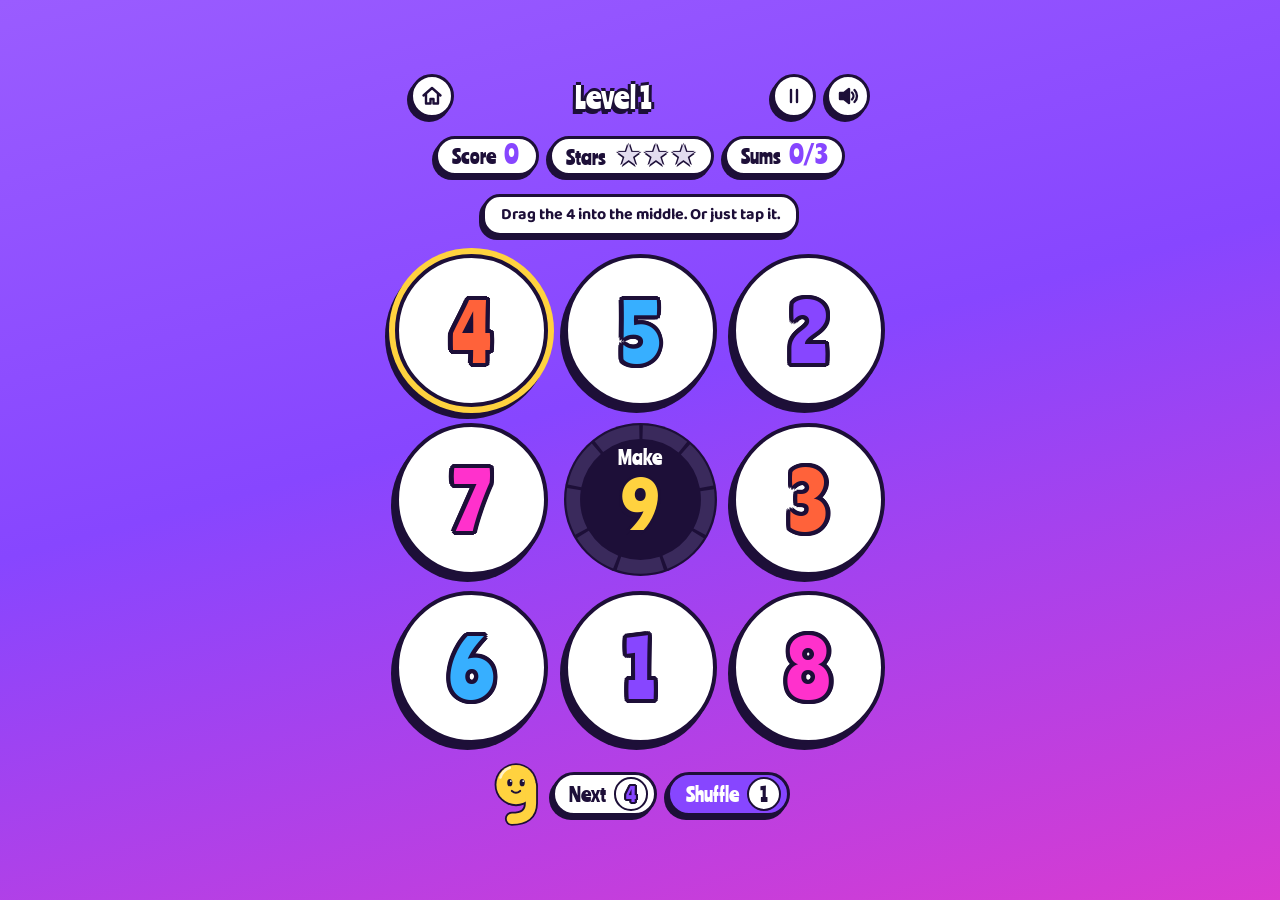
==== index.html @ 69caca66 "Match the result buttons, and a back arrow to the map in the journey Result sheet: the two choices t" ====
<!DOCTYPE html>
<html lang="en">
<head>
    <meta charset="UTF-8">
    <meta name="viewport" content="width=device-width, initial-scale=1.0">
    <title>Plus 9</title>
    <meta name="description" content="A quick number puzzle: drag tiles into the middle to make the target exactly. A journey of levels, a daily challenge, classic and 60-second modes.">
    <meta name="theme-color" content="#8746ff">
    <!-- the self-hosted copy is only a review build; portals ask for web exclusivity (tools/build.js drops this) -->
    <meta name="robots" content="noindex">
    <link rel="icon" href="icon.svg" type="image/svg+xml">
    <link rel="apple-touch-icon" href="apple-touch-icon.png">
    <!-- link previews (WhatsApp, Telegram, Facebook, Discord, X…); they need absolute URLs.
         tools/build.js drops this block from portal builds, which have their own game page. -->
    <!-- share-meta -->
    <meta property="og:type" content="website">
    <meta property="og:site_name" content="Plus 9">
    <meta property="og:title" content="Plus 9: a number puzzle with a lot of charm">
    <meta property="og:description" content="Drag tiles into the ring to make the number exactly. Chain tiles, combo colors and travel eight worlds with Nine. Free in your browser.">
    <meta property="og:url" content="https://kenserikawa.github.io/plus9/">
    <meta property="og:image" content="https://kenserikawa.github.io/plus9/og-image.jpeg">
    <meta property="og:image:type" content="image/jpeg">
    <meta property="og:image:width" content="1200">
    <meta property="og:image:height" content="630">
    <meta property="og:image:alt" content="Plus 9: Nine the gold number mascot next to a board of colorful number tiles">
    <meta name="twitter:card" content="summary_large_image">
    <meta name="twitter:title" content="Plus 9: a number puzzle with a lot of charm">
    <meta name="twitter:description" content="Make the number exactly. Chain tiles, combo colors, travel eight worlds with Nine.">
    <meta name="twitter:image" content="https://kenserikawa.github.io/plus9/og-image.jpeg">
    <!-- /share-meta -->
    <link rel="stylesheet" href="styles.css">
</head>
<body data-theme="grape">
    <!-- reusable icons -->
    <svg width="0" height="0" style="position:absolute" aria-hidden="true">
        <symbol id="i-sound-on" viewBox="0 0 24 24">
            <path d="M4 9h4l5-4v14l-5-4H4z" fill="#1d0f38" />
            <path d="M16 8.5a5 5 0 0 1 0 7M18.5 6a8.5 8.5 0 0 1 0 12" />
        </symbol>
        <symbol id="i-sound-off" viewBox="0 0 24 24">
            <path d="M4 9h4l5-4v14l-5-4H4z" fill="#1d0f38" />
            <path d="M16 9l6 6M22 9l-6 6" stroke="#ff3b3b" />
        </symbol>
        <symbol id="i-home" viewBox="0 0 24 24"><path d="M3.5 11.5 12 4l8.5 7.5M6 10v9.5h4.5V15h3v4.5H18V10" /></symbol>
        <symbol id="i-back" viewBox="0 0 24 24"><path d="M10.5 5 3.5 12l7 7M4 12h16.5" /></symbol>
        <symbol id="i-pause" viewBox="0 0 24 24"><path d="M9 6v12M15 6v12" /></symbol>
        <symbol id="i-gear" viewBox="0 0 24 24"><path fill="#1d0f38" fill-rule="evenodd" stroke-width="1.4" d="M19.07 9.81 L22.00 9.97 L22.00 14.03 L19.07 14.19 L18.55 15.45 L20.50 17.64 L17.64 20.50 L15.45 18.55 L14.19 19.07 L14.03 22.00 L9.97 22.00 L9.81 19.07 L8.55 18.55 L6.36 20.50 L3.50 17.64 L5.45 15.45 L4.93 14.19 L2.00 14.03 L2.00 9.97 L4.93 9.81 L5.45 8.55 L3.50 6.36 L6.36 3.50 L8.55 5.45 L9.81 4.93 L9.97 2.00 L14.03 2.00 L14.19 4.93 L15.45 5.45 L17.64 3.50 L20.50 6.36 L18.55 8.55Z M15.30 12a3.3 3.3 0 1 0 -6.60 0a3.3 3.3 0 1 0 6.60 0Z" /></symbol>
        <symbol id="i-lock" viewBox="0 0 24 24"><path d="M7 11V8a5 5 0 0 1 10 0v3M5.5 11h13v9h-13z" /></symbol>
        <!-- a shape per tile color (app.js COLOR_IDS), so combos show without telling colors apart -->
        <symbol id="mark-orange" viewBox="0 0 24 24"><path d="M12 3 21.5 19.5h-19z" /></symbol>
        <symbol id="mark-blue" viewBox="0 0 24 24"><circle cx="12" cy="12" r="8.5" /></symbol>
        <symbol id="mark-purple" viewBox="0 0 24 24"><rect x="4" y="4" width="16" height="16" rx="1.5" /></symbol>
        <symbol id="mark-pink" viewBox="0 0 24 24"><path d="M12 2 22 12 12 22 2 12z" /></symbol>
    </svg>

    <!-- ===== Home ===== -->
    <main class="screen home" id="home" hidden>
        <header class="home-top">
            <button class="icon-btn help-btn" type="button" aria-label="How to play" data-i18n-aria="nav.help" aria-keyshortcuts="H">?</button>
            <h1 class="title outline" aria-label="Plus 9" tabindex="-1"><span aria-hidden="true">Plus</span><button class="nine-poke" type="button" aria-label="Poke Nine" data-i18n-aria="nine.poke"><span class="mascot mascot-title" aria-hidden="true"></span></button></h1>
            <button class="icon-btn settings-btn" type="button" aria-label="Settings" data-i18n-aria="nav.settings">
                <svg><use href="#i-gear" /></svg>
            </button>
        </header>

        <button class="journey-card" id="go-journey" type="button">
            <span class="card-title outline" data-i18n="mode.journey">Journey</span>
            <span class="card-sub" id="journey-sub">Level 1</span>
            <span class="card-stars"><span aria-hidden="true">★</span> <span id="star-total">0</span></span>
        </button>

        <div class="mode-cards">
            <button class="mode-card" type="button" data-start="daily">
                <span class="mode-name" data-i18n="mode.daily">Daily</span>
                <span class="mode-info" id="info-daily"></span>
            </button>
            <button class="mode-card" type="button" data-start="classic">
                <span class="mode-name" data-i18n="mode.classic">Classic</span>
                <span class="mode-info" id="info-classic"></span>
            </button>
            <button class="mode-card" type="button" data-start="timed">
                <span class="mode-name" data-i18n="mode.timed">60 seconds</span>
                <span class="mode-info" id="info-timed"></span>
            </button>
        </div>

        <section class="panel missions" aria-labelledby="missions-title">
            <h2 class="panel-title" id="missions-title" data-i18n="home.missions">Today's missions</h2>
            <ul class="mission-list" id="missions"></ul>
        </section>

        <button class="customize-card" id="go-style" type="button">
            <span class="mascot mascot-card" aria-hidden="true"></span>
            <span class="customize-text">
                <span class="customize-title" data-i18n="style.title">Customize</span>
                <span class="customize-sub" data-i18n="style.sub">Themes and outfits for Nine</span>
            </span>
            <span class="theme-swatch customize-swatch" aria-hidden="true"></span>
        </button>
    </main>

    <!-- ===== Journey map ===== -->
    <main class="screen map" id="map" hidden>
        <header class="bar">
            <button class="icon-btn home-btn" type="button" aria-label="Home" data-i18n-aria="nav.home">
                <svg><use href="#i-home" /></svg>
            </button>
            <h1 class="bar-title outline" data-i18n="mode.journey" tabindex="-1">Journey</h1>
            <p class="stars-pill"><span aria-hidden="true">★</span> <span id="map-stars">0</span></p>
        </header>
        <ol class="route scroll" id="route"></ol>
    </main>

    <!-- ===== Game ===== -->
    <main class="screen game" id="game" hidden>
        <header class="bar game-bar">
            <!-- home, or back to the map in the journey (app.js renderBackButton sets icon and label) -->
            <button class="icon-btn home-btn" id="game-home" type="button" aria-label="Home">
                <svg><use href="#i-home" /></svg>
            </button>
            <h1 class="bar-title outline" id="game-title" tabindex="-1">Classic</h1>
            <button class="icon-btn pause-btn" type="button" aria-label="Pause" data-i18n-aria="nav.pause" aria-keyshortcuts="Escape">
                <svg><use href="#i-pause" /></svg>
            </button>
            <button class="icon-btn sound-btn" type="button" aria-label="Sound" aria-pressed="true" aria-keyshortcuts="M">
                <svg><use href="#i-sound-on" /></svg>
            </button>
        </header>

        <div class="hud">
            <p class="hud-item"><span class="hud-label" data-i18n="hud.score">Score</span> <span id="score" class="hud-value">0</span></p>
            <p class="hud-item"><span class="hud-label" id="hud2-label">Level</span> <span id="hud2" class="hud-value">1</span></p>
            <p class="hud-item"><span class="hud-label" id="hud3-label">Best</span> <span id="hud3" class="hud-value">0</span></p>
        </div>

        <p class="coach" id="coach" role="status" hidden></p>

        <!-- 3x3 board: 8 tiles around the well. Tiles are rendered by app.js -->
        <div class="board" id="board">
            <div class="well" id="well" aria-live="polite">
                <svg class="ring" viewBox="0 0 100 100" aria-hidden="true" id="ring"></svg>
                <span class="well-sum outline" id="sum"></span>
                <span class="well-label" id="need">Make</span>
            </div>

            <div class="levelup" id="levelup" role="status" hidden>
                <p class="levelup-title outline" id="lu-title">Level 2</p>
                <p class="levelup-target">
                    <span class="lu-old" id="lu-old">9</span>
                    <span class="lu-arrow" aria-label="becomes">→</span>
                    <span class="lu-new" id="lu-new">10</span>
                </p>
                <p class="levelup-note" id="lu-note">New target. +1 free shuffle</p>
            </div>
        </div>

        <div class="actions">
            <span class="mascot mascot-game" aria-hidden="true"></span>
            <p class="next"><span data-i18n="act.next">Next</span> <span class="next-tile" id="next" aria-live="polite"></span><span class="next-queue" id="queue" role="img" hidden></span></p>
            <p class="clock" id="clock" hidden><span id="clock-time">1:00</span></p>
            <button class="shuffle" id="shuffle" type="button" aria-keyshortcuts="S">
                <span data-i18n="act.shuffle">Shuffle</span> <span class="shuffle-badge" id="shuffle-badge">1</span>
            </button>
            <button class="bank" id="bank" type="button" aria-keyshortcuts="B" hidden>
                <span id="bank-label">Bank</span> <span class="bank-badge" id="bank-badge">0</span>
            </button>
            <button class="reward" id="reward" type="button" hidden aria-label="Watch an ad for a free shuffle" data-i18n-aria="aria.reward">
                <span aria-hidden="true">🎬</span> <span data-i18n="act.freeShuffle">Free shuffle</span>
            </button>
            <!-- Classic only: the streak multiplier and the pot to cash in (a row of its own in portrait) -->
            <div class="streak" id="streak" hidden>
                <p class="pot" id="pot"><span data-i18n="pot.label">Streak</span> <span class="pot-mult" id="pot-mult">×1</span> <span class="pot-pips" id="pot-pips" aria-hidden="true"></span></p>
                <button class="cash" id="cash" type="button" aria-keyshortcuts="C" disabled>
                    <span data-i18n="act.cash">Cash in</span> <span class="cash-badge" id="cash-badge">0</span>
                </button>
            </div>
        </div>
    </main>

    <p class="toast" id="toast" role="status" hidden></p>

    <!-- ===== Dialogs ===== -->
    <dialog class="sheet over" id="over" aria-labelledby="over-title" aria-describedby="over-reason">
        <h2 class="sheet-title over-title outline" id="over-title">Game over</h2>
        <p class="result-stars" id="over-stars" hidden></p>
        <p class="over-reason" id="over-reason"></p>
        <p class="over-score"><span data-i18n="hud.score">Score</span> <strong id="over-score">0</strong></p>
        <p class="over-stats" id="over-stats"></p>
        <div class="over-prize" id="over-prize" hidden>
            <span class="mascot mascot-prize" aria-hidden="true"></span>
            <p class="over-prize-text" id="over-prize-text"></p>
        </div>
        <div class="compare" id="over-compare" hidden>
            <span class="compare-bar"><span class="compare-fill" id="compare-fill"></span></span>
            <span class="compare-text" id="compare-text"></span>
        </div>
        <div class="daily-result" id="daily-result" hidden>
            <p class="daily-grid" id="daily-grid"></p>
            <p class="daily-par" id="daily-par"></p>
            <p class="daily-streak" id="daily-streak"></p>
            <p class="daily-next" id="daily-next"></p>
            <button class="btn btn-share" id="share" type="button" data-i18n="share.btn">Share result</button>
        </div>
        <div class="sheet-actions">
            <button class="btn" id="again" type="button" autofocus>Play again</button>
            <button class="btn btn-quiet" id="over-secondary" type="button">Home</button>
        </div>
        <!-- 🎬 on a row of its own, after the standard choices and smaller than them (Poki) -->
        <button class="reward" id="over-reward" type="button" hidden>
            <span aria-hidden="true">🎬</span> <span id="over-reward-label">Take it back</span>
        </button>
    </dialog>


    <dialog class="sheet style" id="style" aria-labelledby="style-title">
        <h2 class="sheet-title outline" id="style-title" data-i18n="style.title">Customize</h2>
        <button class="nine-poke nine-poke-style" type="button" aria-label="Poke Nine" data-i18n-aria="nine.poke"><span class="mascot mascot-style" aria-hidden="true"></span></button>
        <h3 class="sheet-subtitle" data-i18n="style.wardrobe">Nine's wardrobe</h3>
        <div class="wardrobe" id="wardrobe"></div>
        <h3 class="sheet-subtitle" data-i18n="style.themes">Themes</h3>
        <div class="theme-list" id="themes"></div>
        <div class="sheet-actions">
            <button class="btn" id="style-close" type="button" data-i18n="help.gotIt">Got it</button>
        </div>
    </dialog>

    <dialog class="sheet help" id="help" aria-labelledby="help-title">
        <h2 class="sheet-title outline" id="help-title" data-i18n="help.title">How to play</h2>
        <ul class="rules">
            <li>
                <span class="rule-icon" aria-hidden="true"><span class="mini-tile">4</span></span>
                <p><strong data-i18n="help.r1.t">Hit the number exactly.</strong> <span data-i18n="help.r1.b">Drag or tap tiles into the middle until they add up to the target.</span></p>
            </li>
            <li>
                <span class="rule-icon" aria-hidden="true">+</span>
                <p><strong data-i18n="help.r2.t">Long chains, one color.</strong> <span data-i18n="help.r2.b">A sum is worth the tiles you used times your level. All one color? Double points.</span></p>
            </li>
            <li>
                <span class="rule-icon is-gold" aria-hidden="true">★</span>
                <p><strong data-i18n="help.r3.t">Special tiles.</strong> <span data-i18n="help.r3.b">A ★ wild tile finishes any sum. A ×2 tile doubles the points of its sum. Frozen tiles thaw after 2 sums.</span></p>
            </li>
            <li>
                <span class="rule-icon" aria-hidden="true"><span class="mini-tile is-next">6</span></span>
                <p><strong data-i18n="help.r4.t">Plan with Next.</strong> <span data-i18n="help.r4.b">It's the number that replaces the tile you play.</span></p>
            </li>
            <li>
                <span class="rule-icon is-gold" aria-hidden="true">×5</span>
                <p><strong data-i18n="help.r8.t">Streak (Classic).</strong> <span data-i18n="help.r8.b">Each sum in a row multiplies its points: ×2, ×3, up to ×5. They go into a pot: cash it in between sums. Get stuck and the pot is lost.</span></p>
            </li>
            <li>
                <span class="rule-icon is-danger" aria-hidden="true">!</span>
                <p><strong data-i18n="help.r5.t">Don't go over.</strong> <span data-i18n="help.r5.b">If no tile fits, shuffle: free ones first, then you pay points. You can also bank your points and stop, or watch an ad 🎬 where offered.</span></p>
            </li>
            <li>
                <span class="rule-icon is-gold" aria-hidden="true">⚑</span>
                <p><strong data-i18n="help.r6.t">Journey.</strong> <span data-i18n="help.r6.b">Beat levels for up to 3 stars. Stars and daily missions unlock themes.</span></p>
            </li>
            <li>
                <span class="rule-icon" aria-hidden="true">1</span>
                <p><strong data-i18n="help.r7.t">Daily, Classic, 60 seconds.</strong> <span data-i18n="help.r7.b">The same board for everyone each day; an endless game where the target keeps growing; a race against the clock.</span></p>
            </li>
        </ul>
        <ul class="keys" aria-label="Keyboard">
            <li><kbd>Tab</kbd> + <kbd>Enter</kbd> <span data-i18n="key.play">play a tile</span></li>
            <li><kbd>S</kbd> <span data-i18n="key.shuffle">shuffle</span></li>
            <li><kbd>C</kbd> <span data-i18n="key.cash">cash in</span></li>
            <li><kbd>B</kbd> <span data-i18n="key.bank">bank</span></li>
            <li><kbd>M</kbd> <span data-i18n="key.sound">sound</span></li>
            <li><kbd>Esc</kbd> <span data-i18n="key.pause">pause</span></li>
        </ul>
        <div class="sheet-actions">
            <button class="btn" id="help-close" type="button">Got it</button>
        </div>
    </dialog>

    <!-- settings, and the pause menu during a game -->
    <dialog class="sheet settings-sheet" id="settings" aria-labelledby="settings-title">
        <h2 class="sheet-title outline" id="settings-title">Settings</h2>
        <div class="settings">
            <button class="music-btn" id="effects-btn" type="button" aria-pressed="true">
                <span data-i18n="help.effects">Effects</span> <span class="music-state" id="effects-state">On</span>
            </button>
            <button class="music-btn" id="music-btn" type="button" aria-pressed="true">
                <span data-i18n="help.music">Music</span> <span class="music-state" id="music-state">On</span>
            </button>
            <button class="music-btn" id="shapes-btn" type="button" aria-pressed="false">
                <span data-i18n="help.shapes">Color shapes</span> <span class="music-state" id="shapes-state">Off</span>
            </button>
            <label class="lang-pick">
                <span data-i18n="help.language">Language</span>
                <select id="lang"></select>
            </label>
        </div>
        <div class="sheet-actions">
            <button class="btn" id="settings-close" type="button">Resume</button>
            <button class="btn btn-quiet" id="settings-help" type="button" data-i18n="nav.help">How to play</button>
            <button class="btn btn-quiet" id="settings-home" type="button" hidden data-i18n="nav.home">Home</button>
        </div>
    </dialog>

    <!-- home tour: Nine points at each part of the home screen, the first time it shows (app.js TOUR) -->
    <dialog class="tour" id="tour" aria-label="Tips" data-i18n-aria="tour.title" aria-describedby="tour-text">
        <div class="tour-body">
            <span class="mascot mascot-tour" aria-hidden="true"></span>
            <p class="tour-text" id="tour-text"></p>
        </div>
        <div class="tour-actions">
            <span class="tour-count" id="tour-count" aria-hidden="true">1/3</span>
            <button class="btn btn-quiet" id="tour-skip" type="button" data-i18n="tour.skip">Skip</button>
            <button class="btn" id="tour-next" type="button">Next</button>
        </div>
    </dialog>

    <script src="platform.js"></script>
    <script src="i18n.js"></script>
    <script src="rules.js"></script>
    <script src="bot.js"></script>
    <script src="meta.js"></script>
    <script src="sound.js"></script>
    <script src="mascot.js"></script>
    <script src="app.js"></script>
</body>
</html>
---- styles.css ----
/* Fonts are bundled (SIL Open Font License, see fonts/) so the game makes no external requests.
   Baloo 2 is a variable font: one file covers weights 500–700. */
@font-face {
    font-family: 'Ranchers';
    font-style: normal;
    font-weight: 400;
    font-display: swap;
    src: url(fonts/ranchers-latin.woff2) format('woff2');
    unicode-range: U+0000-00FF, U+0131, U+0152-0153, U+02BB-02BC, U+02C6, U+02DA, U+02DC, U+0304, U+0308, U+0329, U+2000-206F, U+20AC, U+2122, U+2191, U+2193, U+2212, U+2215, U+FEFF, U+FFFD;
}
@font-face {
    font-family: 'Ranchers';
    font-style: normal;
    font-weight: 400;
    font-display: swap;
    src: url(fonts/ranchers-latin-ext.woff2) format('woff2');
    unicode-range: U+0100-02BA, U+02BD-02C5, U+02C7-02CC, U+02CE-02D7, U+02DD-02FF, U+0304, U+0308, U+0329, U+1D00-1DBF, U+1E00-1E9F, U+1EF2-1EFF, U+2020, U+20A0-20AB, U+20AD-20C4, U+2113, U+2C60-2C7F, U+A720-A7FF;
}
@font-face {
    font-family: 'Baloo 2';
    font-style: normal;
    font-weight: 500 700;
    font-display: swap;
    src: url(fonts/baloo2-latin.woff2) format('woff2');
    unicode-range: U+0000-00FF, U+0131, U+0152-0153, U+02BB-02BC, U+02C6, U+02DA, U+02DC, U+0304, U+0308, U+0329, U+2000-206F, U+20AC, U+2122, U+2191, U+2193, U+2212, U+2215, U+FEFF, U+FFFD;
}
@font-face {
    font-family: 'Baloo 2';
    font-style: normal;
    font-weight: 500 700;
    font-display: swap;
    src: url(fonts/baloo2-latin-ext.woff2) format('woff2');
    unicode-range: U+0100-02BA, U+02BD-02C5, U+02C7-02CC, U+02CE-02D7, U+02DD-02FF, U+0304, U+0308, U+0329, U+1D00-1DBF, U+1E00-1E9F, U+1EF2-1EFF, U+2020, U+20A0-20AB, U+20AD-20C4, U+2113, U+2C60-2C7F, U+A720-A7FF;
}

:root {
    --tangerine: #ff623a;
    --sky: #37afff;
    --violet: #8746ff;
    --magenta: #ff31cc;
    --ink: #1d0f38;
    --paper: #ffffff;
    --track: #e7e1f3;
    --danger: #ff3b3b;
    --gold: #ffd23f;
    --muted: #5b4d7a;
    --label-font: 'Ranchers', cursive; /* the Shuffle button's type, used for every pill label */
    --label-size: 1.25rem;

    --cell: min(26vw, 17vh, 160px);
    --gap: calc(var(--cell) * 0.1);
}

* { box-sizing: border-box; }

/* screen titles take focus when the screen changes (showScreen); they are not controls, so no ring */
h1[tabindex="-1"]:focus { outline: none; }

html { height: 100%; }

body {
    margin: 0;
    min-height: 100%;
    display: grid;
    place-items: center;
    padding: 16px;
    font-family: 'Baloo 2', system-ui, sans-serif;
    color: var(--paper);
    background: var(--bg) fixed;
    overflow-x: hidden;
}

/* themes: a fixed background per theme (unlocked with stars, see meta.js) */
[data-theme="grape"], .theme-grape { --bg: linear-gradient(165deg, #9a5cff 0%, #8746ff 45%, #d93bd0 100%); }
[data-theme="sunset"], .theme-sunset { --bg: linear-gradient(165deg, #ff8a3a 0%, #ff623a 40%, #ff31cc 100%); }
[data-theme="ocean"], .theme-ocean { --bg: linear-gradient(165deg, #37afff 0%, #3d7dff 50%, #8746ff 100%); }
[data-theme="night"], .theme-night { --bg: linear-gradient(165deg, #2b1760 0%, #1d0f38 55%, #4a1f8c 100%); }
[data-theme="candy"], .theme-candy { --bg: linear-gradient(165deg, #ffb3e1 0%, #ff7ac6 45%, #ffb36b 100%); }
[data-theme="forest"], .theme-forest { --bg: linear-gradient(165deg, #7fd36b 0%, #2f9e5b 50%, #1b6b4a 100%); }
/* space: a deep sky with a few fixed stars */
[data-theme="space"], .theme-space {
    --bg:
        radial-gradient(1.5px 1.5px at 12% 18%, #fff 50%, transparent 51%),
        radial-gradient(1px 1px at 78% 12%, #fff 50%, transparent 51%),
        radial-gradient(1.5px 1.5px at 64% 72%, #fff 50%, transparent 51%),
        radial-gradient(1px 1px at 28% 84%, #fff 50%, transparent 51%),
        radial-gradient(1px 1px at 90% 48%, #fff 50%, transparent 51%),
        radial-gradient(2px 2px at 44% 36%, #ffd23f 50%, transparent 51%),
        linear-gradient(165deg, #1a2a6c 0%, #0f1640 50%, #3b1c71 100%);
}
/* neon: a synthwave sunset */
[data-theme="neon"], .theme-neon { --bg: linear-gradient(180deg, #1b0b3d 0%, #5b1a8f 50%, #ff3d8b 85%, #ff9e3d 100%); }

/* cartoon ink outline used on display type */
.outline {
    font-family: 'Ranchers', cursive;
    color: var(--paper);
    text-shadow: -3px 5px 0 var(--ink), 0 3px 0 var(--ink), 3px 0 0 var(--ink), 0 -3px 0 var(--ink), -3px 0 0 var(--ink);
}

.game {
    display: flex;
    flex-direction: column;
    align-items: center;
    gap: clamp(10px, 2vh, 20px);
}

.title {
    margin: 0;
    font-size: clamp(2.8rem, min(11vw, 9vh), 5.5rem);
    font-weight: 400;
    line-height: 1;
    transform: rotate(-3deg);
}

/* ---------- HUD ---------- */

.hud {
    display: flex;
    flex-wrap: wrap;
    justify-content: center;
    gap: 10px;
}

.hud-item {
    margin: 0;
    display: flex;
    align-items: baseline;
    gap: 8px;
    padding: 2px 14px;
    font-family: var(--label-font);
    font-size: var(--label-size);
    font-weight: 400;
    color: var(--ink);
    background: var(--paper);
    border: 3px solid var(--ink);
    border-radius: 999px;
    box-shadow: -3px 4px 0 var(--ink);
}

/* journey stars in the HUD: solid, ink-outlined, same look as the result sheet */
.hud-star {
    display: inline-block;
    margin-left: 1px;
    font-family: system-ui, sans-serif;
    font-size: 1.15em;
    line-height: 1;
    color: #e2dcef;
    text-shadow: 0 1.5px 0 var(--ink), 1.5px 0 0 var(--ink), -1.5px 0 0 var(--ink), 0 -1.5px 0 var(--ink);
}
.hud-star.is-on { color: var(--gold); }

.hud-value {
    font-family: 'Ranchers', cursive;
    color: var(--violet);
    font-size: 1.6rem;
    line-height: 1;
    min-width: 1.2ch;
    display: inline-block;
}

/* ---------- screens ---------- */

.screen {
    display: flex;
    flex-direction: column;
    align-items: center;
    gap: clamp(10px, 2vh, 18px);
    width: min(100%, 460px);
}
.screen[hidden] { display: none; }

/* a row of icon buttons with a title in the middle (game and map screens) */
.bar {
    display: grid;
    grid-template-columns: 44px 1fr 44px 44px;
    align-items: center;
    gap: 10px;
    width: 100%;
}
.map .bar { grid-template-columns: 44px 1fr auto; }

.bar-title {
    margin: 0;
    font-size: 1.9rem;
    font-weight: 400;
    line-height: 1;
    text-align: center;
    white-space: nowrap;
}

.icon-btn svg { fill: none; }
.home-btn svg, .pause-btn svg { stroke-width: 2.8; }

/* ---------- home ---------- */

.home-top {
    display: grid;
    grid-template-columns: 44px 1fr 44px;
    align-items: center;
    gap: 12px;
    width: 100%;
}
.home-top .title { text-align: center; }

.journey-card, .mode-card {
    font: inherit;
    color: var(--ink);
    background: var(--paper);
    border: 4px solid var(--ink);
    box-shadow: -4px 6px 0 var(--ink);
    cursor: pointer;
}
.journey-card:active, .mode-card:active { transform: translate(-2px, 3px); box-shadow: -2px 3px 0 var(--ink); }
.journey-card:focus-visible, .mode-card:focus-visible { outline: 3px solid var(--paper); outline-offset: 3px; }

/* the main way in: big, gold, the only element that gets this much weight */
.journey-card {
    display: grid;
    grid-template-columns: 1fr auto;
    grid-template-areas: "title stars" "sub stars";
    align-items: center;
    width: 100%;
    padding: 12px 20px;
    text-align: left;
    background: var(--gold);
    border-radius: 26px;
}
.card-title { grid-area: title; font-size: 2.3rem; line-height: 1; }
.card-sub { grid-area: sub; font-family: var(--label-font); font-size: 1.2rem; }
.card-stars {
    grid-area: stars;
    font-family: var(--label-font);
    font-size: 1.6rem;
    padding: 4px 14px;
    background: var(--paper);
    border: 3px solid var(--ink);
    border-radius: 999px;
}

.mode-cards {
    display: grid;
    grid-template-columns: repeat(3, 1fr);
    gap: 10px;
    width: 100%;
}

.mode-card {
    position: relative;
    display: flex;
    flex-direction: column;
    align-items: center;
    gap: 2px;
    padding: 10px 6px;
    border-radius: 20px;
}
.mode-name { font-family: var(--label-font); font-size: clamp(1rem, 4.6vw, var(--label-size)); line-height: 1.1; white-space: nowrap; }
.mode-info { font-size: 0.85rem; font-weight: 700; color: var(--muted); line-height: 1.2; }

/* gold dot: today's daily hasn't been played */
.mode-card.is-new::after {
    content: '';
    position: absolute;
    top: -6px;
    right: -6px;
    width: 18px;
    height: 18px;
    background: var(--gold);
    border: 3px solid var(--ink);
    border-radius: 50%;
}

.panel {
    width: 100%;
    padding: 10px 16px 12px;
    color: var(--ink);
    background: rgba(255, 255, 255, 0.92);
    border: 3px solid var(--ink);
    border-radius: 20px;
}
.panel-title { margin: 0 0 6px; font-family: var(--label-font); font-size: 1.15rem; font-weight: 400; }

.mission-list { margin: 0; padding: 0; list-style: none; display: grid; gap: 6px; }
.mission {
    display: grid;
    grid-template-columns: 1fr 3.2em 64px; /* text, count (fixed width so every bar lines up), bar */
    align-items: center;
    gap: 10px;
    font-size: 0.95rem;
    font-weight: 700;
    line-height: 1.2;
}
.mission-bar { height: 10px; background: var(--track); border: 2px solid var(--ink); border-radius: 99px; overflow: hidden; }
.mission-bar span { display: block; height: 100%; background: var(--violet); }
.mission-count { font-family: var(--label-font); font-weight: 400; text-align: right; white-space: nowrap; }
.mission.is-done .mission-text { color: var(--muted); text-decoration: line-through; }
.mission.is-done .mission-bar span { background: var(--gold); }
.mission.is-done .mission-count { color: #c99700; font-size: 1.2rem; }

.theme-list { display: flex; flex-wrap: wrap; gap: 8px; }
.theme-chip {
    display: flex;
    align-items: center;
    gap: 6px;
    padding: 3px 12px 3px 4px;
    font-family: var(--label-font);
    font-size: 1rem;
    color: var(--ink);
    background: var(--paper);
    border: 3px solid var(--ink);
    border-radius: 999px;
    cursor: pointer;
}
.theme-chip[aria-pressed="true"] { background: var(--gold); }
.theme-chip:disabled { cursor: default; opacity: 0.55; }
.theme-chip:focus-visible { outline: 3px solid var(--violet); outline-offset: 2px; }
.theme-swatch { width: 22px; height: 22px; background: var(--bg); border: 2px solid var(--ink); border-radius: 50%; }

/* customize card on home: Nine as dressed, and the current theme */
.customize-card {
    display: grid;
    grid-template-columns: 48px 1fr 34px;
    align-items: center;
    gap: 12px;
    width: 100%;
    padding: 8px 16px;
    font: inherit;
    text-align: left;
    color: var(--ink);
    background: rgba(255, 255, 255, 0.92);
    border: 3px solid var(--ink);
    border-radius: 20px;
    box-shadow: -3px 4px 0 var(--ink);
    cursor: pointer;
}
.customize-card:active { transform: translate(-2px, 3px); box-shadow: -1px 2px 0 var(--ink); }
.customize-card:focus-visible { outline: 3px solid var(--paper); outline-offset: 3px; }
.mascot-card { width: 44px; height: 54px; margin-top: 6px; }
.customize-text { display: grid; }
.customize-title { font-family: var(--label-font); font-size: 1.25rem; }
.customize-sub { font-size: 0.9rem; font-weight: 700; color: var(--muted); }
.customize-swatch { width: 30px; height: 30px; }

/* customize sheet */
.style { width: min(460px, calc(100vw - 32px)); }
.mascot-style { width: 84px; height: 104px; margin: 46px auto 4px; } /* room for a hat */
.sheet-subtitle { margin: 14px 0 8px; font-family: var(--label-font); font-size: 1.2rem; font-weight: 400; text-align: left; }
.style .theme-list { margin-bottom: 18px; }

.wardrobe { display: grid; grid-template-columns: repeat(auto-fill, minmax(84px, 1fr)); gap: 8px; }
.wear-chip {
    display: grid;
    justify-items: center;
    gap: 2px;
    padding: 20px 4px 6px;
    font: inherit;
    color: var(--ink);
    background: var(--paper);
    border: 3px solid var(--ink);
    border-radius: 16px;
    cursor: pointer;
}
.wear-chip[aria-pressed="true"] { background: #fff1c2; box-shadow: inset 0 0 0 3px var(--gold); }
.wear-chip:disabled { cursor: default; background: var(--track); }
.wear-chip:disabled .wear-art { filter: grayscale(1) brightness(0.55); opacity: 0.45; }
.wear-chip:focus-visible { outline: 3px solid var(--violet); outline-offset: 2px; }
.wear-art { width: 40px; height: 50px; }
.wear-name { font-size: 0.8rem; font-weight: 700; line-height: 1.15; text-align: center; }
.wear-chip:disabled .wear-name { color: var(--muted); }

/* world complete: Nine in its new item, and what comes next */
.over-prize { display: grid; grid-template-columns: 64px 1fr; align-items: center; gap: 12px; margin: 0 0 16px; padding: 10px 14px; text-align: left; background: #fff1c2; border-radius: 16px; }
.over-prize[hidden] { display: none; }
.mascot-prize { width: 56px; height: 70px; margin-top: 10px; }
.over-prize-text { margin: 0; font-weight: 700; line-height: 1.3; }

/* ---------- journey map ---------- */

.map { height: calc(100vh - 32px); max-height: 900px; }
.stars-pill {
    margin: 0;
    padding: 2px 14px;
    font-family: var(--label-font);
    font-size: var(--label-size);
    color: var(--ink);
    background: var(--gold);
    border: 3px solid var(--ink);
    border-radius: 999px;
    box-shadow: -3px 4px 0 var(--ink);
}

.route {
    flex: 1;
    width: 100%;
    margin: 0;
    padding: 12px 0 24px;
    list-style: none;
    overflow-y: auto;
    scrollbar-width: none;
    display: flex;
    flex-direction: column;
    align-items: center;
    gap: 6px;
}
.route::-webkit-scrollbar { display: none; }

/* soft edges: the route fades out at the top and bottom instead of being cut off;
   the extra padding lets the first and last levels scroll clear of the fade */
.route {
    padding-top: 56px;
    padding-bottom: 64px;
    --fade: 56px;
    -webkit-mask-image: linear-gradient(to bottom, transparent 0, #000 var(--fade), #000 calc(100% - var(--fade)), transparent 100%);
    mask-image: linear-gradient(to bottom, transparent 0, #000 var(--fade), #000 calc(100% - var(--fade)), transparent 100%);
}

.stop {
    position: relative;
    display: flex;
    flex-direction: column;
    align-items: center;
    transform: translateX(var(--x));
}
/* the road between stops, drawn by drawRoad() under the nodes */
.route { position: relative; }
.road { position: absolute; top: 0; left: 0; z-index: 0; pointer-events: none; overflow: visible; }
.road path { fill: none; stroke-linecap: round; }
.road-todo { stroke: rgba(29, 15, 56, 0.4); stroke-width: 5; stroke-dasharray: 2 12; }
.road-casing { stroke: var(--ink); stroke-width: 17; }
.road-done { stroke: url(#rainbow); stroke-width: 10; }
.stop { z-index: 1; }

.node {
    display: grid;
    place-items: center;
    width: 64px;
    height: 64px;
    padding: 0;
    font-family: var(--label-font);
    font-size: 1.7rem;
    color: var(--ink);
    background: var(--paper);
    border: 4px solid var(--ink);
    border-radius: 50%;
    box-shadow: -3px 5px 0 var(--ink);
    cursor: pointer;
}
.node .outline { --o: 2px; }
.node.is-done { background: var(--violet); }
.node.is-current { width: 76px; height: 76px; background: var(--gold); box-shadow: 0 0 0 5px var(--paper), -3px 5px 0 5px var(--ink); }
.node:disabled { cursor: default; color: var(--muted); background: #cfc6e4; box-shadow: none; }
.node svg { width: 26px; height: 26px; fill: none; stroke: var(--muted); stroke-width: 2.6; stroke-linejoin: round; }
.node:focus-visible { outline: 3px solid var(--paper); outline-offset: 4px; }

/* a world's last level: bigger, with a crown */
.node.is-boss { position: relative; width: 74px; height: 74px; }
.node.is-boss.is-current { width: 84px; height: 84px; }
.boss-crown {
    position: absolute;
    top: -22px;
    left: 50%;
    font-size: 1.6rem;
    line-height: 1;
    color: var(--gold);
    text-shadow: 0 2px 0 var(--ink), 2px 0 0 var(--ink), -2px 0 0 var(--ink), 0 -2px 0 var(--ink);
    transform: translateX(-50%) rotate(-8deg);
}

/* where a world begins: a ticket in the world's colours */
.world-banner {
    position: relative;
    z-index: 1;
    margin: 18px 0 8px;
    padding: 6px 18px;
    font-family: var(--label-font);
    font-size: 1.15rem;
    color: var(--paper);
    text-shadow: -1px 2px 0 var(--ink);
    background: var(--bg);
    border: 3px solid var(--ink);
    border-radius: 999px;
    box-shadow: -3px 4px 0 var(--ink);
}
.world-banner.is-locked { filter: grayscale(0.7) brightness(0.85); }
.node-stars { min-height: 1.3em; font-size: 1.05rem; letter-spacing: 0.05em; color: var(--gold); text-shadow: 0 1px 0 var(--ink), 1px 0 0 var(--ink), -1px 0 0 var(--ink), 0 -1px 0 var(--ink); }

/* ---------- coach tips and toasts ---------- */

.coach {
    margin: 0;
    max-width: 34ch;
    padding: 8px 16px;
    font-weight: 700;
    line-height: 1.3;
    text-align: center;
    color: var(--ink);
    background: var(--paper);
    border: 3px solid var(--ink);
    border-radius: 18px;
    box-shadow: -3px 4px 0 var(--ink);
}
.coach[hidden] { display: none; }

/* suggested tile in the tutorial: a steady gold ring, no looping motion */
.tile.hint { box-shadow: 0 0 0 6px var(--gold), -4px 6px 0 6px var(--ink); }

/* home tour (app.js TOUR): a coach bubble from Nine beside the part it points at, which gets
   the same gold ring. app.js places it (left/top) below the parts, or above when there is no room. */
.tour {
    position: fixed;
    inset: auto;
    margin: 0;
    width: min(340px, calc(100vw - 32px));
    max-width: none;
    padding: 12px 14px 12px;
    overflow: visible;
    color: var(--ink);
    background: var(--paper);
    border: 3px solid var(--ink);
    border-radius: 18px;
    box-shadow: -3px 4px 0 var(--ink);
}
.tour::backdrop { background: transparent; } /* the parts stay in view, ringed */
/* the arrow: a square turned on the edge facing the parts (data-side: where the bubble is),
   --arrow along that edge */
.tour::before {
    content: '';
    position: absolute;
    top: -10px;
    left: calc(var(--arrow, 50%) - 9px);
    width: 16px;
    height: 16px;
    background: var(--paper);
    border: solid var(--ink);
    border-width: 3px 0 0 3px;
    transform: rotate(45deg);
}
.tour[data-side="above"]::before { top: auto; bottom: -10px; transform: rotate(225deg); }
.tour[data-side="left"]::before { top: calc(var(--arrow) - 9px); left: auto; right: -10px; transform: rotate(135deg); }
.tour[data-side="right"]::before { top: calc(var(--arrow) - 9px); left: -10px; transform: rotate(-45deg); }
.tour-body { display: flex; align-items: center; gap: 12px; }
.mascot-tour { width: 40px; height: 50px; }
.mascot-tour.has-hat { margin-top: 16px; }
.tour-text { margin: 0; font-weight: 700; line-height: 1.3; text-align: left; }
.tour-actions { display: flex; align-items: center; justify-content: flex-end; gap: 10px; margin-top: 10px; }
.tour-count { margin-right: auto; font-weight: 700; color: var(--muted); }
.tour .btn { font-size: 1.15rem; padding: 3px 18px; }
.tour-target { outline: 5px solid var(--gold); outline-offset: 4px; }

.toast {
    position: fixed;
    top: 12px;
    left: 50%;
    z-index: 30;
    width: max-content;
    max-width: calc(100vw - 32px);
    margin: 0;
    padding: 8px 18px;
    font-weight: 700;
    color: var(--ink);
    background: var(--gold);
    border: 3px solid var(--ink);
    border-radius: 999px;
    box-shadow: -3px 4px 0 var(--ink);
    transform: translateX(-50%);
}
.toast[hidden] { display: none; }
.toast.pop-in { animation: toast-in 260ms cubic-bezier(.3, 1.6, .5, 1); }
@keyframes toast-in { from { transform: translate(-50%, -20px) scale(0.8); opacity: 0; } }

/* ---------- board ---------- */

.board {
    display: grid;
    grid-template-columns: repeat(3, var(--cell));
    grid-template-rows: repeat(3, var(--cell));
    gap: var(--gap);
    touch-action: none;
}

.tile {
    --tile: var(--violet);
    appearance: none;
    padding: 0;
    font-family: 'Ranchers', cursive;
    font-size: calc(var(--cell) * 0.5);
    line-height: 1;
    color: var(--tile);
    background: var(--paper);
    border: 4px solid var(--ink);
    border-radius: 50%;
    box-shadow: -4px 6px 0 var(--ink);
    --o: calc(var(--cell) * 0.028); /* outline thickness, see the round outline rule */
    cursor: grab;
    user-select: none;
    -webkit-user-select: none;
    -webkit-tap-highlight-color: transparent;
    transition: transform 120ms ease, box-shadow 120ms ease;
}

.tile.is-wide { font-size: calc(var(--cell) * 0.4); letter-spacing: -0.04em; }

.tile:hover { transform: translate(1px, -2px); box-shadow: -5px 8px 0 var(--ink); }
.tile:active { transform: translate(-2px, 3px); box-shadow: -2px 3px 0 var(--ink); }
.tile:focus-visible { outline: 4px solid var(--paper); outline-offset: 4px; }

/* the tile being dragged leaves an empty slot: only its floating copy is visible */
.tile.lifted { opacity: 0; transform: none; }

/* .tile.ghost, not .ghost: `.tile { position: relative }` (for the ×2 / ice badges) comes
   later in this file and would otherwise drop the floating copy into the page flow */
.tile.ghost {
    position: fixed;
    margin: 0;
    z-index: 10;
    pointer-events: none;
    cursor: grabbing;
    box-shadow: -8px 14px 0 var(--ink);
    transition: none;
    will-change: transform; /* its own layer: moving it repaints nothing else */
}
/* letting go: the copy slides into the well, or back to its place */
.tile.ghost.is-dropping { transition: transform 140ms ease-in, opacity 140ms ease-in; opacity: 0; }
.tile.ghost.is-returning { transition: transform 320ms cubic-bezier(.22, 1, .36, 1), box-shadow 320ms cubic-bezier(.22, 1, .36, 1); box-shadow: -4px 6px 0 var(--ink); }

.pop-in { animation: pop-in 260ms cubic-bezier(.3, 1.6, .5, 1); }

@keyframes pop-in {
    from { transform: scale(0.4); }
    to { transform: scale(1); }
}

/* Round outline for numbers. -webkit-text-stroke draws mitred (spiky) corners and
   CSS can't change its line join, so the outline is 16 unblurred shadows on a circle
   of radius --o instead. */
.tile, .next-tile, .mini-tile, .lu-new {
    text-shadow:
        var(--o) 0 0 var(--ink),
        calc(var(--o) * 0.924) calc(var(--o) * 0.383) 0 var(--ink),
        calc(var(--o) * 0.707) calc(var(--o) * 0.707) 0 var(--ink),
        calc(var(--o) * 0.383) calc(var(--o) * 0.924) 0 var(--ink),
        0 var(--o) 0 var(--ink),
        calc(var(--o) * -0.383) calc(var(--o) * 0.924) 0 var(--ink),
        calc(var(--o) * -0.707) calc(var(--o) * 0.707) 0 var(--ink),
        calc(var(--o) * -0.924) calc(var(--o) * 0.383) 0 var(--ink),
        calc(var(--o) * -1) 0 0 var(--ink),
        calc(var(--o) * -0.924) calc(var(--o) * -0.383) 0 var(--ink),
        calc(var(--o) * -0.707) calc(var(--o) * -0.707) 0 var(--ink),
        calc(var(--o) * -0.383) calc(var(--o) * -0.924) 0 var(--ink),
        0 calc(var(--o) * -1) 0 var(--ink),
        calc(var(--o) * 0.383) calc(var(--o) * -0.924) 0 var(--ink),
        calc(var(--o) * 0.707) calc(var(--o) * -0.707) 0 var(--ink),
        calc(var(--o) * 0.924) calc(var(--o) * -0.383) 0 var(--ink);
}

/* ---------- the well ---------- */

.well {
    position: relative;
    display: grid;
    place-items: center;
    background: var(--ink);
    border-radius: 50%;
    transition: transform 150ms ease;
}

.well.is-target { transform: scale(1.08); }

.ring {
    position: absolute;
    inset: 0;
    width: 100%;
    height: 100%;
}

.seg {
    fill: none;
    stroke: #3a2a5c;
    stroke-width: 9;
    stroke-linecap: butt;
    transition: stroke 200ms ease;
}

.well-sum {
    grid-area: 1 / 1;
    font-size: calc(var(--cell) * 0.42);
    line-height: 1;
    margin-top: -0.15em;
}

.well-label {
    grid-area: 1 / 1;
    align-self: end;
    margin-bottom: 15%;
    font-family: var(--label-font);
    font-size: calc(var(--cell) * 0.13);
    font-weight: 400;
    max-width: 72%;
    text-align: center;
    line-height: 1.1;
    white-space: nowrap;
    color: var(--paper);
}

/* empty well: the target itself is the big number, in gold, with "Make" above it */
.well.is-empty .well-sum {
    color: var(--gold);
    margin-top: 0.12em;
}

.well.is-empty .well-label {
    align-self: start;
    margin: 15% 0 0;
    font-size: calc(var(--cell) * 0.13);
}

.target-pop { animation: target-pop 700ms cubic-bezier(.3, 1.6, .5, 1); }
@keyframes target-pop {
    0% { transform: scale(0.5); box-shadow: 0 0 0 0 var(--gold); }
    40% { transform: scale(1.25) rotate(-6deg); box-shadow: 0 0 0 12px var(--gold); }
    100% { transform: scale(1); box-shadow: 0 0 0 0 transparent; }
}

.seg.intro { animation: seg-in 500ms ease both; }
@keyframes seg-in {
    0% { stroke: #3a2a5c; }
    40% { stroke: var(--gold); }
}

/* ---------- level-up card ---------- */

.board { position: relative; }

.levelup {
    position: absolute;
    inset: 12% 4%;
    z-index: 5;
    display: flex;
    flex-direction: column;
    align-items: center;
    justify-content: center;
    gap: 2px;
    text-align: center;
    color: var(--ink);
    background: var(--paper);
    border: 5px solid var(--ink);
    border-radius: 32px;
    box-shadow: -8px 12px 0 var(--ink);
    transform: rotate(-3deg);
    pointer-events: none;
}
.levelup[hidden] { display: none; }
.levelup p { margin: 0; }

.levelup-title {
    font-size: calc(var(--cell) * 0.4);
    line-height: 1;
    color: var(--violet);
}

.levelup-target {
    display: flex;
    align-items: center;
    gap: calc(var(--cell) * 0.12);
    font-family: 'Ranchers', cursive;
    line-height: 1;
}

.lu-old {
    position: relative;
    font-size: calc(var(--cell) * 0.45);
    color: #b9b0cc;
}
/* hand-drawn strike through the old target */
.lu-old::after {
    content: '';
    position: absolute;
    left: -12%;
    right: -12%;
    top: 50%;
    height: 0.09em;
    background: var(--danger);
    border-radius: 99px;
    transform: rotate(-14deg) scaleX(0);
    animation: strike 250ms 450ms ease-out forwards;
}

.lu-arrow { font-size: calc(var(--cell) * 0.32); color: var(--ink); }

.lu-new {
    font-size: calc(var(--cell) * 0.85);
    color: var(--gold);
    --o: calc(var(--cell) * 0.03);
    animation: new-target 600ms 650ms cubic-bezier(.3, 1.8, .5, 1) both;
}

.levelup-note {
    font-size: calc(var(--cell) * 0.12);
    font-weight: 700;
    color: var(--muted);
}

.levelup.is-showing { animation: card-in 420ms cubic-bezier(.3, 1.5, .5, 1) both, card-out 220ms 1480ms ease-in forwards; }

@keyframes card-in {
    from { opacity: 0; transform: scale(0.3) rotate(-14deg); }
    to { opacity: 1; transform: scale(1) rotate(-3deg); }
}
@keyframes card-out {
    to { opacity: 0; transform: scale(1.1) rotate(-3deg); }
}
@keyframes strike {
    to { transform: rotate(-14deg) scaleX(1); }
}
@keyframes new-target {
    from { opacity: 0; transform: scale(0.2) rotate(20deg); }
    to { opacity: 1; transform: scale(1) rotate(0); }
}

.well.is-stuck { box-shadow: 0 0 0 5px var(--paper); }

.well.is-over .seg.on { stroke: var(--danger) !important; }

.match { animation: match 450ms ease; }
@keyframes match {
    0% { transform: scale(1); }
    35% { transform: scale(1.18) rotate(-6deg); box-shadow: 0 0 0 10px var(--paper); }
    100% { transform: scale(1); box-shadow: 0 0 0 0 transparent; }
}

.shake { animation: shake 400ms ease; }
@keyframes shake {
    20% { transform: translateX(-8px) rotate(-4deg); }
    40% { transform: translateX(7px) rotate(3deg); }
    60% { transform: translateX(-5px) rotate(-2deg); }
    80% { transform: translateX(3px); }
}

.bump { animation: bump 300ms ease; }
@keyframes bump {
    40% { transform: scale(1.45) rotate(-8deg); }
}

/* ---------- next tile, clock, shuffle ---------- */

.actions {
    display: flex;
    align-items: center;
    gap: 10px;
}

.next, .clock {
    margin: 0;
    display: flex;
    align-items: center;
    gap: 8px;
    padding: 2px 6px 2px 14px;
    font-family: var(--label-font);
    font-size: var(--label-size);
    font-weight: 400;
    color: var(--ink);
    background: var(--paper);
    border: 3px solid var(--ink);
    border-radius: 999px;
    box-shadow: -3px 4px 0 var(--ink);
}

.next-tile {
    --tile: var(--violet);
    position: relative;
    display: grid;
    place-items: center;
    width: 2.1rem;
    height: 2.1rem;
    font-family: 'Ranchers', cursive;
    font-size: 1.25rem;
    color: var(--tile);
    --o: 2px;
    border: 2px solid var(--ink);
    border-radius: 50%;
}

.clock { padding: 2px 14px; }
.clock[hidden] { display: none; }
.clock span {
    font-family: 'Ranchers', cursive;
    font-size: 1.5rem;
    line-height: 1.4;
    min-width: 3ch;
    text-align: center;
    font-variant-numeric: tabular-nums;
}
.clock.is-low { color: var(--paper); background: var(--danger); }

.shuffle {
    display: flex;
    align-items: center;
    gap: 8px;
    font: inherit;
    font-family: var(--label-font);
    font-size: var(--label-size);
    padding: 2px 6px 2px 16px;
    color: var(--paper);
    background: var(--violet);
    border: 3px solid var(--ink);
    border-radius: 999px;
    box-shadow: -3px 4px 0 var(--ink);
    cursor: pointer;
}

.shuffle-badge {
    display: grid;
    place-items: center;
    min-width: 2.1rem;
    height: 2.1rem;
    padding: 0 6px;
    color: var(--ink);
    background: var(--paper);
    border: 2px solid var(--ink);
    border-radius: 999px;
}

/* paid shuffle: the badge shows the price in points */
.shuffle-badge.is-cost {
    font-size: 1.05rem;
    background: var(--gold);
}

.shuffle:active:not(:disabled) { transform: translate(-2px, 3px); box-shadow: -1px 2px 0 var(--ink); }
.shuffle:focus-visible { outline: 3px solid var(--paper); outline-offset: 3px; }
.shuffle:disabled { cursor: not-allowed; background: #9a8fb3; }

/* bank: end the game and keep the points (offered only when stuck with no free shuffle) */
.bank {
    display: flex;
    align-items: center;
    gap: 8px;
    font-family: var(--label-font);
    font-size: var(--label-size);
    padding: 2px 6px 2px 16px;
    color: var(--ink);
    background: var(--gold);
    border: 3px solid var(--ink);
    border-radius: 999px;
    box-shadow: -3px 4px 0 var(--ink);
    cursor: pointer;
}

.bank-badge {
    display: grid;
    place-items: center;
    min-width: 2.1rem;
    height: 2.1rem;
    padding: 0 6px;
    background: var(--paper);
    border: 2px solid var(--ink);
    border-radius: 999px;
}

.bank:active { transform: translate(-2px, 3px); box-shadow: -1px 2px 0 var(--ink); }
.bank:focus-visible { outline: 3px solid var(--paper); outline-offset: 3px; }

/* rewarded ad: optional, beside or after the standard choices, never larger and never green */
.reward {
    display: flex;
    align-items: center;
    gap: 6px;
    font-family: var(--label-font);
    font-size: var(--label-size);
    padding: 2px 14px;
    color: var(--ink);
    background: var(--paper);
    border: 3px solid var(--ink);
    border-radius: 999px;
    box-shadow: -3px 4px 0 var(--ink);
    cursor: pointer;
}
.reward:active:not(:disabled) { transform: translate(-2px, 3px); box-shadow: -1px 2px 0 var(--ink); }
.reward:focus-visible { outline: 3px solid var(--paper); outline-offset: 3px; }
.reward:disabled { cursor: wait; opacity: 0.6; }

/* Classic: the tiles after Next, smaller and in order */
.next-queue { display: flex; align-items: center; gap: 4px; margin-left: -2px; }
.next-tile.is-later {
    width: 1.6rem;
    height: 1.6rem;
    font-size: 0.95rem;
    --o: 1.5px;
    border-width: 1.5px;
    opacity: 0.85;
}

/* ---------- Classic streak: multiplier, pips and the pot ---------- */

/* the streak row takes a line in portrait: the board gives up a little height for it */
.game.has-streak { --cell: min(26vw, 13.5vh, 150px); }

.streak {
    display: flex;
    align-items: center;
    justify-content: center;
    gap: 10px;
}
/* in portrait the streak is a row of its own above Next and Shuffle */
.actions:has(> .streak:not([hidden])) { flex-wrap: wrap; justify-content: center; }
.actions > .streak { flex-basis: 100%; order: -1; }

.pot {
    margin: 0;
    display: flex;
    align-items: center;
    gap: 8px;
    padding: 2px 12px 2px 14px;
    font-family: var(--label-font);
    font-size: var(--label-size);
    color: var(--ink);
    background: var(--paper);
    border: 3px solid var(--ink);
    border-radius: 999px;
    box-shadow: -3px 4px 0 var(--ink);
}

.pot-mult {
    min-width: 2ch;
    font-size: 1.5rem;
    line-height: 1.3;
    color: var(--violet);
}

.pot-pips { display: flex; gap: 4px; }
.pip {
    width: 10px;
    height: 10px;
    background: var(--track);
    border: 2px solid var(--ink);
    border-radius: 50%;
}
.pip.is-on { background: var(--gold); }
/* the streak at its top multiplier: the pill turns gold */
.streak.is-max .pot { background: var(--gold); }
.streak.is-max .pot-mult { color: var(--ink); }
.streak.is-max .pip.is-on { background: var(--ink); }

/* cash in: gold like Bank (it keeps points); greyed while there is nothing to take */
.cash {
    display: flex;
    align-items: center;
    gap: 8px;
    font-family: var(--label-font);
    font-size: var(--label-size);
    padding: 2px 6px 2px 16px;
    color: var(--ink);
    background: var(--gold);
    border: 3px solid var(--ink);
    border-radius: 999px;
    box-shadow: -3px 4px 0 var(--ink);
    cursor: pointer;
}
.cash-badge {
    display: grid;
    place-items: center;
    min-width: 2.1rem;
    height: 2.1rem;
    padding: 0 6px;
    background: var(--paper);
    border: 2px solid var(--ink);
    border-radius: 999px;
}
.cash:active:not(:disabled) { transform: translate(-2px, 3px); box-shadow: -1px 2px 0 var(--ink); }
.cash:focus-visible { outline: 3px solid var(--paper); outline-offset: 3px; }
.cash:disabled { cursor: not-allowed; background: #c9c0dc; }

/* these pills set display, which would otherwise override the hidden attribute */
.next[hidden], .bank[hidden], .reward[hidden], .bank-badge[hidden], .streak[hidden], .next-queue[hidden] { display: none; }

/* while a portal ad plays, the game takes no input */
body.is-ad .game { pointer-events: none; }

/* local ?testads mode only */
.test-ad {
    position: fixed;
    inset: 0;
    z-index: 100;
    display: grid;
    place-items: center;
    font-family: var(--label-font);
    font-size: 3rem;
    color: var(--paper);
    background: rgba(0, 0, 0, 0.85);
}

.nudge { animation: nudge 900ms ease-in-out infinite; }
@keyframes nudge {
    50% { transform: scale(1.12) rotate(-3deg); }
}

/* points / time bonus that rise from where they were earned */
.float {
    position: fixed;
    z-index: 20;
    pointer-events: none;
    font-size: 2.2rem;
    transform: translate(-50%, -50%);
    animation: float 800ms ease-out forwards;
}
.float.is-cost { color: var(--gold); font-size: 1.8rem; }
@keyframes float {
    from { opacity: 1; transform: translate(-50%, -20%) scale(0.6); }
    30% { transform: translate(-50%, -80%) scale(1.15); }
    to { opacity: 0; transform: translate(-50%, -160%) scale(1); }
}

/* ---------- header buttons ---------- */


.icon-btn {
    display: grid;
    place-items: center;
    width: 44px;
    height: 44px;
    padding: 0;
    font-family: 'Ranchers', cursive;
    font-size: 1.6rem;
    color: var(--ink);
    background: var(--paper);
    border: 3px solid var(--ink);
    border-radius: 50%;
    box-shadow: -3px 4px 0 var(--ink);
    cursor: pointer;
}
.icon-btn:active { transform: translate(-2px, 3px); box-shadow: -1px 2px 0 var(--ink); }
.icon-btn:focus-visible { outline: 3px solid var(--paper); outline-offset: 3px; }

.icon-btn svg {
    width: 24px;
    height: 24px;
    fill: none;
    stroke: var(--ink);
    stroke-width: 2.4;
    stroke-linecap: round;
    stroke-linejoin: round;
}
.icon-btn .speaker { fill: var(--ink); }
.icon-btn .cross { display: none; stroke: var(--danger); }
.icon-btn[aria-pressed="false"] .waves { display: none; }
.icon-btn[aria-pressed="false"] .cross { display: inline; }

/* ---------- dialogs ---------- */

.sheet {
    width: min(360px, calc(100vw - 32px));
    max-height: calc(100vh - 32px);
    padding: 28px 24px 24px;
    text-align: center;
    color: var(--ink);
    background: var(--paper);
    border: 4px solid var(--ink);
    border-radius: 28px;
    box-shadow: -6px 10px 0 var(--ink);
}

/* sheets still scroll on short screens, but without a visible scrollbar */
.sheet { scrollbar-width: none; }
.sheet::-webkit-scrollbar { display: none; }

.sheet::backdrop { background: rgba(29, 15, 56, 0.55); }
.sheet[open] { animation: pop-in 300ms cubic-bezier(.3, 1.6, .5, 1); }

.sheet-title {
    margin: 0 0 8px;
    font-size: 2.6rem;
    font-weight: 400;
    line-height: 1.1;
    color: var(--violet);
}

.over-title { color: var(--tangerine); }
.over-title.is-banked { color: var(--gold); }
.over-reason { margin: 0 0 12px; font-size: 1.1rem; line-height: 1.35; }
.over-score { margin: 0; font-size: 1.2rem; }
.over-stats { margin: 0 0 20px; font-size: 1rem; color: var(--muted); }
/* daily result: share grid, streak and countdown */
.daily-result { margin: 0 0 16px; }
.daily-result[hidden] { display: none; }
.daily-result p { margin: 0 0 6px; }

.daily-grid {
    font-size: 1.35rem;
    letter-spacing: 0.08em;
    line-height: 1.4;
    white-space: pre-line; /* two rows of six, same as the shared text */
}

.daily-streak { font-weight: 700; }
.daily-next { font-size: 0.95rem; color: var(--muted); }

.btn.btn-share {
    margin-top: 8px;
    color: var(--ink);
    background: var(--gold);
}

.over-score strong { font-family: 'Ranchers', cursive; font-weight: 400; font-size: 2rem; }

/* how to play */
.help { width: min(440px, calc(100vw - 32px)); }

.rules {
    margin: 12px 0 16px;
    padding: 0;
    list-style: none;
    display: grid;
    gap: 12px;
    text-align: left;
}

.rules li {
    display: grid;
    grid-template-columns: 40px 1fr;
    gap: 12px;
    align-items: start;
}

.rules p { margin: 0; font-size: 0.98rem; line-height: 1.4; }
.rules strong { display: block; font-size: 1.05rem; line-height: 1.3; }

.rule-icon {
    display: grid;
    place-items: center;
    width: 40px;
    height: 40px;
    font-family: 'Ranchers', cursive;
    font-size: 1.3rem;
    color: var(--paper);
    background: var(--violet);
    border: 3px solid var(--ink);
    border-radius: 50%;
}
.rule-icon.is-danger { background: var(--danger); }
.rule-icon.is-gold { color: var(--ink); background: var(--gold); }
.rule-icon:has(.mini-tile) { background: var(--paper); }

.mini-tile { --o: 2px; color: var(--sky); }
.mini-tile.is-next { color: var(--magenta); }

/* settings sheet (the pause menu in a game): sound, music and language, one per row */
.settings {
    display: grid;
    justify-content: center; /* one column as wide as the longest switch: they line up */
    gap: 12px;
    margin: 16px 0 22px;
}
.settings .music-btn { min-width: 200px; justify-content: space-between; }
/* one column as wide as the widest button, so a long label (de: So wird gespielt) keeps the stack aligned */
.settings-sheet .sheet-actions { display: grid; justify-content: center; }
.settings-sheet .sheet-actions .btn { min-width: 200px; }
/* short landscape frames: toggles and buttons side by side so the sheet fits without scrolling */
@media (min-aspect-ratio: 4/3) and (max-height: 640px) {
    .settings-sheet { width: min(560px, calc(100vw - 32px)); padding: 18px 20px 20px; }
    .settings-sheet .sheet-title { font-size: 2.2rem; margin-bottom: 0; }
    .settings { display: flex; flex-wrap: wrap; justify-content: center; gap: 10px 14px; margin: 12px 0 18px; }
    .settings .music-btn, .settings-sheet .sheet-actions .btn { min-width: 0; }
    .settings-sheet .sheet-actions { display: flex; }
    .settings-sheet .btn { font-size: 1.3rem; padding: 6px 22px; }
}

.music-btn {
    display: flex;
    align-items: center;
    gap: 8px;
    padding: 4px 6px 4px 14px;
    font: inherit;
    font-weight: 700;
    color: var(--muted);
    background: var(--paper);
    border: 3px solid var(--ink);
    border-radius: 999px;
    cursor: pointer;
}
.music-state {
    min-width: 2.4em;
    padding: 0 10px;
    color: var(--paper);
    background: var(--violet);
    border-radius: 999px;
}
.music-btn[aria-pressed="false"] .music-state { color: var(--ink); background: var(--track); }
.music-btn:focus-visible { outline: 3px solid var(--violet); outline-offset: 2px; }

/* language picker in the settings sheet */
.lang-pick {
    display: flex;
    align-items: center;
    justify-content: center;
    gap: 10px;
    font-weight: 700;
    color: var(--muted);
}
.lang-pick select {
    font: inherit;
    font-weight: 700;
    padding: 4px 30px 4px 12px;
    color: var(--ink);
    background: var(--paper) url("data:image/svg+xml,%3Csvg xmlns='http://www.w3.org/2000/svg' viewBox='0 0 12 8'%3E%3Cpath d='M1 1l5 5 5-5' fill='none' stroke='%231d0f38' stroke-width='2'/%3E%3C/svg%3E") no-repeat right 10px center / 12px;
    border: 3px solid var(--ink);
    border-radius: 999px;
    appearance: none;
    cursor: pointer;
}
.lang-pick select:focus-visible { outline: 3px solid var(--violet); outline-offset: 2px; }

/* keyboard hints: each key stays with its action; hidden where there is no keyboard */
.keys {
    display: flex;
    flex-wrap: wrap;
    justify-content: center;
    gap: 8px 16px;
    margin: 0 0 20px;
    padding: 0;
    list-style: none;
    font-size: 0.9rem;
    font-weight: 700;
    color: var(--muted);
}
.keys li { white-space: nowrap; }
@media (hover: none) and (pointer: coarse) {
    .keys { display: none; }
}

kbd {
    font: inherit;
    font-weight: 700;
    padding: 1px 7px;
    color: var(--ink);
    border: 2px solid var(--ink);
    border-bottom-width: 3px;
    border-radius: 6px;
}

/* result extras: stars, record comparison, daily par */
.result-stars { margin: 4px 0 6px; font-size: 3rem; line-height: 1; letter-spacing: 0.08em; }
.result-stars[hidden] { display: none; }
.result-stars span { display: inline-block; color: #e2dcef; text-shadow: none; }
.result-stars span.is-on {
    color: var(--gold);
    text-shadow: 0 2px 0 var(--ink), 2px 0 0 var(--ink), -2px 0 0 var(--ink), 0 -2px 0 var(--ink);
    animation: star-in 420ms cubic-bezier(.3, 1.8, .5, 1) both;
}
@keyframes star-in { from { transform: scale(0) rotate(-40deg); } }

.compare { display: grid; gap: 4px; margin: 0 0 16px; }
.compare[hidden] { display: none; }
.compare-bar { height: 12px; background: var(--track); border: 2px solid var(--ink); border-radius: 99px; overflow: hidden; }
.compare-fill { display: block; height: 100%; background: var(--violet); }
.compare.is-record .compare-fill { background: var(--gold); }
.compare-text { font-size: 0.95rem; font-weight: 700; color: var(--muted); }
.compare.is-record .compare-text { color: var(--ink); }

.daily-par { font-weight: 700; }
.daily-par.is-beaten { color: #b88600; }

.sheet-actions { display: flex; flex-wrap: wrap; justify-content: center; gap: 10px; }
/* result sheet: two choices take half the row each; when one label doesn't fit in half
   (de: Wiederholen + Karte) they stack, each the whole row, so they always match. 🎬 sits on
   its own row below at its own size: Poki asks that it is never larger than the standard choices */
.over .sheet-actions .btn { flex: 1 1 calc(50% - 6px); white-space: nowrap; }
#over-reward { width: fit-content; margin: 12px auto 0; }
/* short landscape frames: a wider sheet, compact buttons and 🎬 beside them (still after them),
   so the result fits without scrolling and 🎬 is never below the fold */
@media (min-aspect-ratio: 4/3) and (max-height: 640px) {
    .over { width: min(560px, calc(100vw - 32px)); padding: 18px 20px 20px; }
    .over .sheet-title { font-size: 2.2rem; }
    .over .btn { font-size: 1.3rem; padding: 6px 22px; }
    #over[open] { display: grid; grid-template-columns: 1fr auto; column-gap: 12px; }
    #over > * { grid-column: 1 / -1; }
    #over > .sheet-actions { grid-column: 1; }
    #over > #over-reward { grid-column: 2; align-self: center; margin: 0; }
}
.btn.btn-quiet { color: var(--ink); background: var(--paper); }
.btn[hidden] { display: none; }


.float.is-combo { color: var(--gold); font-size: 2.4rem; }

.btn {
    font: inherit;
    font-family: 'Ranchers', cursive;
    font-size: 1.5rem;
    padding: 8px 28px;
    color: var(--paper);
    background: var(--violet);
    border: 3px solid var(--ink);
    border-radius: 999px;
    box-shadow: -3px 5px 0 var(--ink);
    cursor: pointer;
}
.btn:active { transform: translate(-2px, 3px); box-shadow: -1px 2px 0 var(--ink); }
.btn:focus-visible { outline: 3px solid var(--sky); outline-offset: 3px; }

/* narrow phones: keep score, level and best on one row even with 4-digit scores */
@media (max-width: 420px) {
    .hud { gap: 6px; }
    .hud-item { gap: 5px; padding: 2px 9px; font-size: 1.1rem; }
    .hud-value { font-size: 1.4rem; min-width: 0; }
    /* the three stars explain themselves; dropping the word keeps the HUD on one row in every language */
    .hud-item:has(.hud-star) .hud-label { display: none; }

    /* the actions row can hold clock + shuffle + bank with big numbers */
    .actions { gap: 6px; flex-wrap: wrap; justify-content: center; }
    .next, .shuffle, .bank, .reward { gap: 5px; padding-left: 10px; font-size: 1.1rem; }
    .clock { padding: 2px 10px; }
    .clock span { font-size: 1.3rem; }
    .next-tile, .shuffle-badge, .bank-badge, .cash-badge { min-width: 1.9rem; height: 1.9rem; }
    .next-tile { width: 1.9rem; }
    .next-tile.is-later { min-width: 0; width: 1.3rem; height: 1.3rem; font-size: 0.8rem; }
    .next-queue { gap: 3px; }
    .streak { gap: 6px; }
    .pot, .cash { gap: 5px; padding-left: 10px; font-size: 1.1rem; }
    .pot { padding-right: 10px; }
    .pip { width: 8px; height: 8px; }
}

/* ---------- special tiles ---------- */

/* wild: a gold star that finishes any sum */
.tile.is-wild { background: #fff6cf; }
/* ×2: a badge on the tile's corner */
.tile { position: relative; }
.tile-badge {
    position: absolute;
    top: 4%;
    right: 2%;
    padding: 0 0.35em;
    font-family: var(--label-font);
    font-size: calc(var(--cell) * 0.17);
    line-height: 1.3;
    color: var(--paper);
    text-shadow: none;
    background: var(--violet);
    border: 3px solid var(--ink);
    border-radius: 999px;
    transform: rotate(12deg);
}
.tile.is-double { box-shadow: -4px 6px 0 var(--ink), inset 0 0 0 5px #d9c6ff; }

/* the color's shape in the top-left corner, like a card's suit (app.js COLOR_IDS):
   same shape, same color, a combo. Under the number it read as punctuation (5. or !).
   Shown with Color shapes on (settings), for players who can't tell the colors apart */
.tile-mark {
    display: none;
    position: absolute;
    top: 12%;
    left: 12%;
    width: calc(var(--cell) * 0.17);
    height: calc(var(--cell) * 0.17);
    overflow: visible;
    fill: var(--tile);
    stroke: var(--ink);
    stroke-width: 3.2;
    stroke-linejoin: round;
    pointer-events: none;
}
/* Next and the queue are too small to hold it beside the number: it sits on the rim */
.next-tile .tile-mark { top: -20%; left: -20%; width: 54%; height: 54%; stroke-width: 4; }
.show-shapes .tile-mark { display: block; }

/* rainbow: the number itself is multicolored. The tile keeps its ink-outlined number and a
   copy drawn on top (::after, from data-n) is filled with a rainbow clipped to the glyph,
   which shimmers slowly. Reduced motion stops the shimmer. */
.tile.is-rainbow, .next-tile.is-rainbow { position: relative; color: var(--gold); }
.tile.is-rainbow::after, .next-tile.is-rainbow::after {
    content: attr(data-n);
    content: attr(data-n) / ''; /* a copy for the looks: screen readers skip it (older browsers use the line above) */
    position: absolute;
    inset: 0;
    display: grid;
    place-items: center;
    line-height: 1;
    color: transparent;
    text-shadow: none;
    /* one rainbow per ~glyph width (0.9em), repeated, so every colour passes through the digit;
       it starts and ends on the same colour, so sliding it by one tile width loops seamlessly */
    background: linear-gradient(90deg, #ff623a, #ffd23f, #5fe08a, #37afff, #8746ff, #ff31cc, #ff623a) 0 0 / 0.9em 100% repeat-x;
    -webkit-background-clip: text;
    background-clip: text;
    animation: shimmer 3s linear infinite;
    pointer-events: none;
}
.tile.is-rainbow { box-shadow: -4px 6px 0 var(--ink), inset 0 0 0 5px #fff2b8; }
@keyframes shimmer { to { background-position: 0.9em 0; } }

/* frozen: an icy glaze over the number, and the sums left to thaw */
.tile.is-frozen {
    cursor: not-allowed;
    color: #9fb4d6;
    background: linear-gradient(160deg, #e9f6ff 0%, #bfe3ff 55%, #9fd0ff 100%);
    box-shadow: -4px 6px 0 var(--ink), inset 0 0 0 6px rgba(255, 255, 255, 0.7);
}
.tile.is-frozen::after {
    content: '';
    position: absolute;
    inset: 16% auto auto 16%;
    width: 22%;
    height: 10%;
    background: rgba(255, 255, 255, 0.85);
    border-radius: 99px;
    transform: rotate(-40deg); /* the glare sits top-left, away from the ×2 badge */
}
.tile-ice {
    position: absolute;
    bottom: 4%;
    left: 50%;
    min-width: 1.6em;
    padding: 0 0.3em;
    font-family: var(--label-font);
    font-size: calc(var(--cell) * 0.15);
    line-height: 1.35;
    color: var(--ink);
    text-shadow: none;
    background: var(--paper);
    border: 3px solid var(--ink);
    border-radius: 999px;
    transform: translateX(-50%);
}
.tile.is-frozen:hover, .tile.is-frozen:active { transform: none; }

/* ---------- Nine, the mascot ---------- */

.mascot { --m-fill: var(--gold); display: inline-block; flex: none; line-height: 0; }
.mascot-art { width: 100%; height: 100%; overflow: visible; }
.mascot-game { position: relative; z-index: 2; width: 52px; height: 64px; }
/* a hat rises up to ~40% of Nine's height above its box: keep that space free so it never
   tucks under the tiles (the tallest is the wizard hat) */
.mascot-game.has-hat { margin-top: 28px; }

/* the title: "Plus" and Nine standing in for the 9 */
.title { display: inline-flex; align-items: flex-end; justify-content: center; gap: 0.08em; }
.mascot-title { width: 0.95em; height: 1.18em; margin-bottom: -0.1em; filter: drop-shadow(-0.05em 0.07em 0 var(--ink)); }

/* expressions: every face part is hidden unless the mood shows it */
.mascot .m-face > * { display: none; }
.mascot[data-mood="idle"] :is(.m-eyes-open, .m-mouth-smile),
.mascot[data-mood="happy"] :is(.m-eyes-happy, .m-mouth-big, .m-cheeks),
.mascot[data-mood="cheer"] :is(.m-eyes-happy, .m-mouth-open, .m-cheeks),
.mascot[data-mood="worried"] :is(.m-eyes-open, .m-brows, .m-mouth-wavy),
.mascot[data-mood="sad"] :is(.m-eyes-sad, .m-mouth-frown) { display: inline; }
.mascot[data-mood="wink"] :is(.m-eyes-wink, .m-mouth-big, .m-cheeks),
.mascot[data-mood="dizzy"] :is(.m-eyes-dizzy, .m-mouth-wavy) { display: inline; }
.mascot.m-blink .m-eyes-open { display: none; }
.mascot.m-blink[data-mood="idle"] .m-eyes-blink,
.mascot.m-blink[data-mood="worried"] .m-eyes-blink { display: inline; }

/* motion only in answer to play */
.mascot .mascot-art { transform-origin: 50% 100%; }
.mascot.m-hop .mascot-art { animation: m-hop 320ms ease; }
.mascot.m-cheer .mascot-art { animation: m-cheer 900ms ease; }
.mascot.m-droop .mascot-art { animation: m-droop 700ms ease forwards; }
.mascot.m-shiver .mascot-art { animation: m-shiver 500ms ease; }
@keyframes m-hop { 40% { transform: translateY(-14%) scale(1.04, 0.96); } }
.mascot.m-spin .mascot-art { animation: m-spin 800ms cubic-bezier(.3, 1.3, .5, 1); }
.mascot.m-tilt .mascot-art { animation: m-tilt 700ms ease; }
.mascot.m-boing .mascot-art { animation: m-boing 900ms ease; }
.mascot.m-wobble .mascot-art { animation: m-wobble 1600ms ease; }
@keyframes m-spin { 40% { transform: translateY(-20%) rotate(200deg); } 100% { transform: rotate(360deg); } }
@keyframes m-tilt { 30%, 70% { transform: rotate(-12deg); } }
@keyframes m-boing {
    15% { transform: scale(1.18, 0.78); }
    40% { transform: translateY(-38%) scale(0.88, 1.15); }
    65% { transform: scale(1.12, 0.86); }
    80% { transform: translateY(-8%); }
}
@keyframes m-wobble {
    15% { transform: rotate(-14deg); }
    30% { transform: rotate(12deg); }
    45% { transform: rotate(-9deg); }
    60% { transform: rotate(7deg); }
    75% { transform: rotate(-4deg); }
}

/* Nine on the home screen and in Customize is a button: poke it */
.nine-poke {
    display: inline-flex;
    padding: 0;
    font: inherit; /* buttons don't inherit font size; Nine's title size is in em */
    color: inherit;
    background: none;
    border: 0;
    border-radius: 12px;
    cursor: pointer;
    -webkit-tap-highlight-color: transparent;
}
.nine-poke:focus-visible { outline: 3px solid var(--paper); outline-offset: 4px; }
.nine-poke-style { display: flex; margin: 0 auto; }
.nine-poke-style:focus-visible { outline-color: var(--violet); }

/* little hearts and stars that float up from a poked Nine */
.poke-bit {
    position: fixed;
    z-index: 40;
    pointer-events: none;
    font-size: 1.4rem;
    line-height: 1;
    text-shadow: 0 1px 0 var(--ink), 1px 0 0 var(--ink), -1px 0 0 var(--ink), 0 -1px 0 var(--ink);
    animation: poke-bit 1000ms ease-out forwards;
}
@keyframes poke-bit {
    from { opacity: 1; transform: translate(-50%, -50%) scale(0.4); }
    25% { transform: translate(calc(-50% + var(--dx) * 0.4), -110%) scale(1.15); }
    to { opacity: 0; transform: translate(calc(-50% + var(--dx)), -260%) scale(0.9); }
}
@keyframes m-cheer {
    20% { transform: translateY(-22%) rotate(-10deg); }
    45% { transform: translateY(0) rotate(8deg) scale(1.06); }
    70% { transform: translateY(-10%) rotate(-5deg); }
}
@keyframes m-droop { to { transform: scale(1.04, 0.9) rotate(-4deg); } }
@keyframes m-shiver {
    25% { transform: translateX(-4%); }
    50% { transform: translateX(4%); }
    75% { transform: translateX(-2%); }
}

/* ---------- confetti ---------- */

.confetti {
    position: fixed;
    z-index: 40;
    width: 10px;
    height: 14px;
    margin: -7px 0 0 -5px;
    pointer-events: none;
    border: 2px solid var(--ink);
    border-radius: 2px;
    animation: confetti 1s cubic-bezier(.15, .7, .35, 1) forwards;
}
@keyframes confetti {
    from { transform: translate(0, 0) rotate(0); opacity: 1; }
    80% { opacity: 1; }
    to { transform: translate(var(--dx), calc(var(--dy) + 120px)) rotate(var(--rot)); opacity: 0; }
}

/* Landscape and short (portal frames are 16:9, e.g. 640×360 to 1031×580, and phones held
   sideways). Game: three columns, the board in the middle as big as the height allows.
   Home: two columns. */
@media (min-aspect-ratio: 4/3) and (max-height: 640px) {
    :root { --cell: min(27vh, 20vw, 170px); }

    body { padding: 12px 16px; }

    .game {
        display: grid;
        width: 100%;
        max-width: none;
        grid-template-columns: 1fr auto 1fr;
        grid-template-areas:
            "bar   board actions"
            "hud   board actions"
            "coach board actions";
        grid-template-rows: auto auto 1fr;
        align-items: start;
        justify-items: center;
        column-gap: clamp(16px, 4vw, 48px);
        row-gap: 12px;
    }

    /* the side column is narrow: the title on its own row, the icons below it */
    .game-bar {
        grid-area: bar;
        width: auto;
        grid-template-columns: repeat(3, 44px);
        grid-template-areas: "title title title" "home pause sound";
        justify-content: center;
        gap: 6px 10px;
    }
    .game-bar .bar-title { grid-area: title; font-size: clamp(1.4rem, 6vh, 2rem); }
    .game-bar .home-btn { grid-area: home; }
    .game-bar .pause-btn { grid-area: pause; }
    .game-bar .sound-btn { grid-area: sound; }

    .board { grid-area: board; align-self: center; }

    .hud {
        grid-area: hud;
        flex-direction: column;
        align-items: stretch;
        gap: 8px;
    }
    .hud-item { justify-content: space-between; }

    .coach { grid-area: coach; max-width: 22ch; font-size: 0.95rem; }

    .game.has-streak { --cell: min(27vh, 20vw, 170px); } /* the streak sits in the side column here */
    .actions > .streak { order: 0; flex-basis: auto; flex-direction: column; align-items: stretch; gap: 8px; }
    .pot, .cash { justify-content: space-between; white-space: nowrap; }
    /* side columns are narrow: the pips and the later tiles take a second line */
    .pot { flex-wrap: wrap; row-gap: 2px; padding-bottom: 6px; }
    .pot-pips { flex-basis: 100%; justify-content: center; }
    .next:has(.next-queue:not([hidden])) { flex-wrap: wrap; justify-content: center; row-gap: 4px; padding: 4px 8px 6px; border-radius: 22px; white-space: normal; }
    .next-queue { flex-basis: 100%; justify-content: center; margin-left: 0; }

    .actions {
        grid-area: actions;
        align-self: center;
        flex-direction: column;
        align-items: stretch;
        gap: 12px;
    }
    .actions > * { justify-content: space-between; }
    .actions > .mascot-game { align-self: center; width: 60px; height: 74px; }

    /* one line per label; the rewarded button must never be taller than Shuffle or Bank */
    .hud-item, .actions > * { white-space: nowrap; }

    .home {
        display: grid;
        width: min(100%, 900px);
        max-width: none;
        grid-template-columns: 1fr 1fr;
        grid-template-areas:
            "top     missions"
            "journey missions"
            "modes   themes";
        align-items: start;
        gap: 12px 24px;
    }
    .home-top { grid-area: top; }
    .journey-card { grid-area: journey; }
    .mode-cards { grid-area: modes; }
    .missions { grid-area: missions; }
    .customize-card { grid-area: themes; align-self: start; }
    .home .title { font-size: clamp(2.2rem, 10vh, 3.6rem); }

    .map { height: calc(100vh - 24px); }
}

/* the smallest portal frame (640×360) and phones held sideways */
@media (min-aspect-ratio: 4/3) and (max-height: 420px) {
    :root { --label-size: 1rem; }
    .game { row-gap: 6px; }
    .icon-btn { width: 34px; height: 34px; font-size: 1.2rem; }
    .icon-btn svg { width: 18px; height: 18px; }
    .game-bar { grid-template-columns: repeat(3, 34px); }
    .hud { gap: 5px; }
    .hud-item { padding: 0 10px; }
    .hud-value { font-size: 1.2rem; }
    .actions { gap: 8px; }
    .next-tile, .shuffle-badge, .bank-badge { min-width: 1.7rem; height: 1.7rem; }
    .next-tile { width: 1.7rem; font-size: 1rem; }
    .next-tile.is-later { min-width: 0; width: 1.3rem; height: 1.3rem; font-size: 0.8rem; }
    .game.has-streak { --cell: min(25vh, 20vw, 170px); }
    .cash-badge { min-width: 1.7rem; height: 1.7rem; }
    .pot-mult { font-size: 1.2rem; }
    .streak { gap: 5px; }
    .coach { font-size: 0.85rem; padding: 6px 10px; }

    .home { gap: 8px 20px; }
    .home-top { grid-template-columns: 34px 1fr 34px; }
    .journey-card { padding: 6px 14px; }
    .card-title { font-size: 1.8rem; }
    .mode-card { padding: 6px 4px; }
    .panel { padding: 6px 12px 8px; }
    .mission { font-size: 0.85rem; }
}

@media (prefers-reduced-motion: reduce) {
    *, *::before, *::after {
        animation-duration: 1ms !important;
        animation-iteration-count: 1 !important;
        transition-duration: 1ms !important;
    }
}
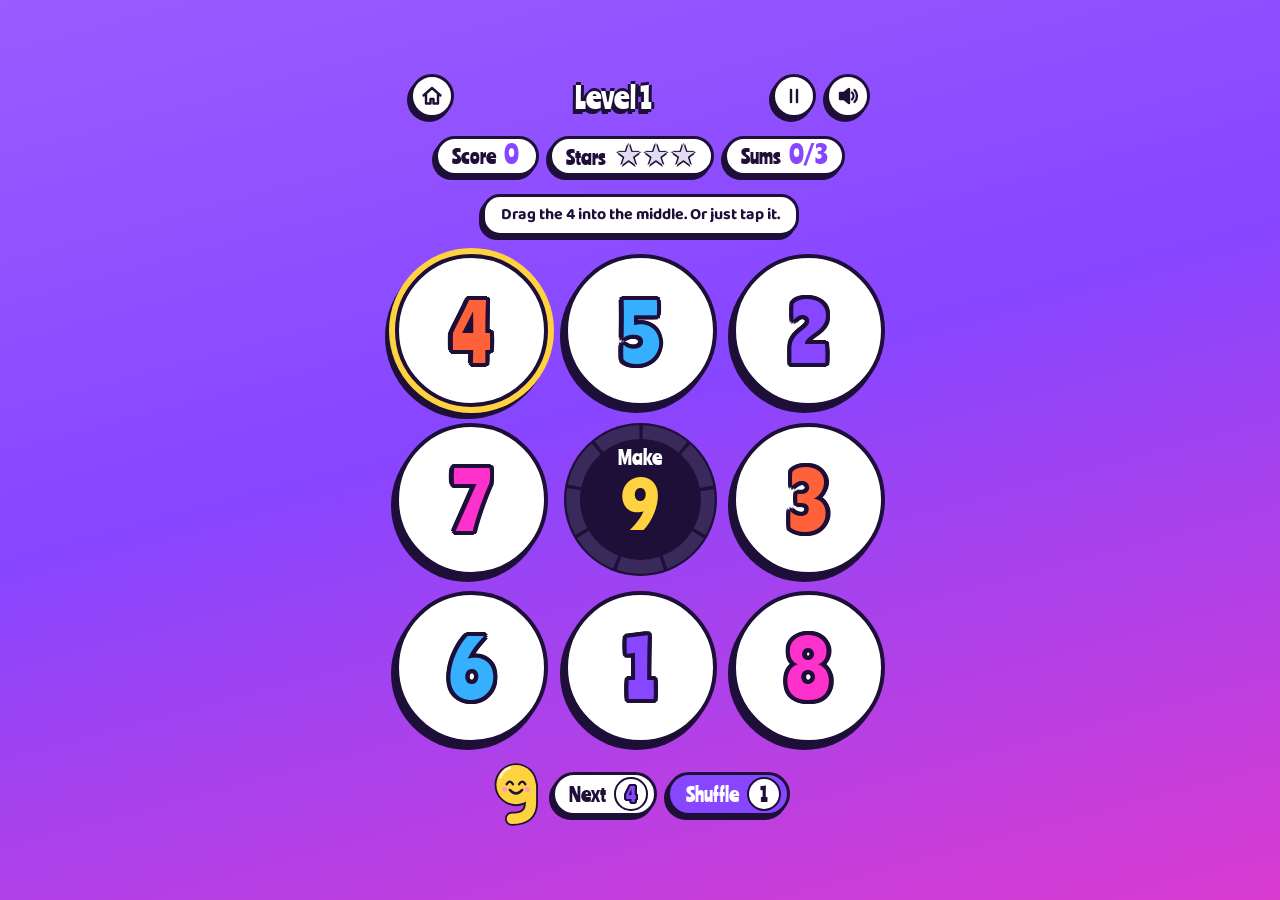
==== commit a54401a8: "Add a loading screen: Nine fills the ring while the game loads, then flies to its place loader.js lo" ====
--- a/index.html
+++ b/index.html
@@ -29,8 +29,21 @@
     <meta name="twitter:image" content="https://kenserikawa.github.io/plus9/og-image.jpeg">
     <!-- /share-meta -->
     <link rel="stylesheet" href="styles.css">
+    <!-- the loading screen: Nine and the loader, run as soon as the page is parsed. loader.js then
+         loads the game's scripts itself, after its own, so the loading screen shows first on a slow link -->
+    <script src="mascot.js" defer fetchpriority="high"></script>
+    <script src="loader.js" defer fetchpriority="high"></script>
 </head>
 <body data-theme="grape">
+    <!-- the saved theme before the first paint, so the loading screen shows it (applyTheme checks it again) -->
+    <script>try { document.body.dataset.theme = JSON.parse(localStorage.getItem('plus9.theme')) || 'grape' } catch { /* storage unavailable */ }</script>
+
+    <!-- loading screen (loader.js): Nine in the well while the game loads, then it flies to its place -->
+    <div class="loader" id="loader" role="progressbar" aria-label="Plus 9" aria-valuemin="0" aria-valuemax="9" aria-valuenow="0">
+        <div class="loader-well"><svg class="ring" viewBox="0 0 100 100" aria-hidden="true"></svg></div>
+        <span class="mascot mascot-loader" aria-hidden="true"></span>
+    </div>
+
     <!-- reusable icons -->
     <svg width="0" height="0" style="position:absolute" aria-hidden="true">
         <symbol id="i-sound-on" viewBox="0 0 24 24">
@@ -310,14 +323,5 @@
             <button class="btn" id="tour-next" type="button">Next</button>
         </div>
     </dialog>
-
-    <script src="platform.js"></script>
-    <script src="i18n.js"></script>
-    <script src="rules.js"></script>
-    <script src="bot.js"></script>
-    <script src="meta.js"></script>
-    <script src="sound.js"></script>
-    <script src="mascot.js"></script>
-    <script src="app.js"></script>
 </body>
 </html>
--- a/styles.css
+++ b/styles.css
@@ -1639,6 +1639,52 @@
     to { transform: translate(var(--dx), calc(var(--dy) + 120px)) rotate(var(--rot)); opacity: 0; }
 }
 
+/* ---------- loading screen (loader.js) ---------- */
+
+/* Nine stands in the well while the game loads; the ring lights a segment per finished step.
+   On leaving, the background and the well fade while Nine flies to its place on the first
+   screen, so the page underneath appears around it. */
+.loader {
+    --size: min(56vw, 42vh, 220px);
+    position: fixed;
+    inset: 0;
+    z-index: 200;
+    display: grid;
+    place-items: center;
+}
+.loader::before {
+    content: '';
+    position: absolute;
+    inset: 0;
+    background: var(--bg) fixed;
+    transition: opacity 450ms ease;
+}
+.loader-well, .mascot-loader { grid-area: 1 / 1; position: relative; }
+.loader-well {
+    width: var(--size);
+    height: var(--size);
+    border-radius: 50%;
+    background: var(--ink);
+    transition: opacity 300ms ease, transform 300ms ease;
+}
+.loader .seg.is-on:nth-child(4n + 1) { stroke: var(--tangerine); }
+.loader .seg.is-on:nth-child(4n + 2) { stroke: var(--sky); }
+.loader .seg.is-on:nth-child(4n + 3) { stroke: var(--violet); }
+.loader .seg.is-on:nth-child(4n + 4) { stroke: var(--magenta); }
+/* the same drop shadow as the title's Nine, where it lands on the home screen */
+.mascot-loader {
+    width: calc(var(--size) * 0.4);
+    height: calc(var(--size) * 0.496);
+    filter: drop-shadow(calc(var(--size) * -0.021) calc(var(--size) * 0.03) 0 var(--ink));
+    will-change: transform;
+}
+/* only the background until loader.js has drawn the ring and Nine, then both pop in */
+.loader:not(.is-ready) > * { visibility: hidden; }
+.loader.is-ready > * { animation: pop-in 260ms cubic-bezier(.3, 1.6, .5, 1); }
+.loader.is-leaving { pointer-events: none; }
+.loader.is-leaving::before { opacity: 0; }
+.loader.is-leaving .loader-well { opacity: 0; transform: scale(1.25); }
+
 /* Landscape and short (portal frames are 16:9, e.g. 640×360 to 1031×580, and phones held
    sideways). Game: three columns, the board in the middle as big as the height allows.
    Home: two columns. */
